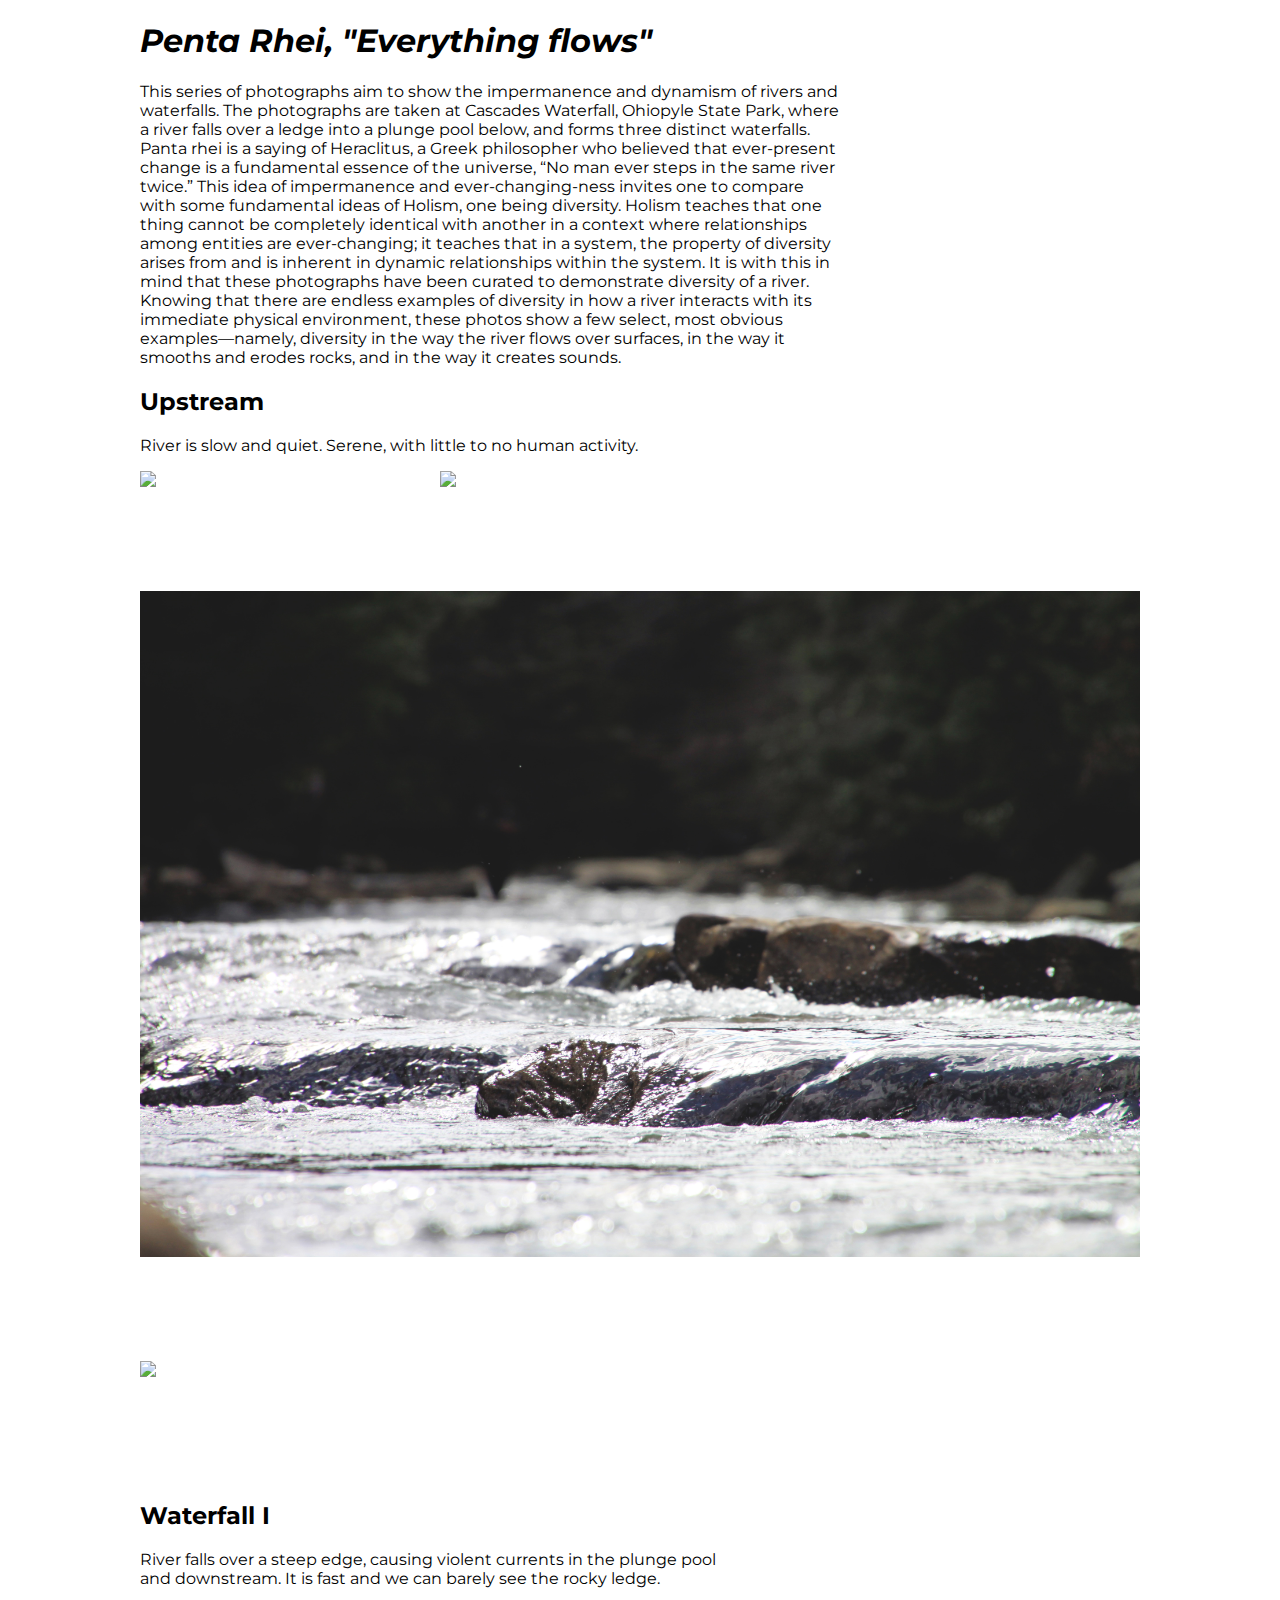
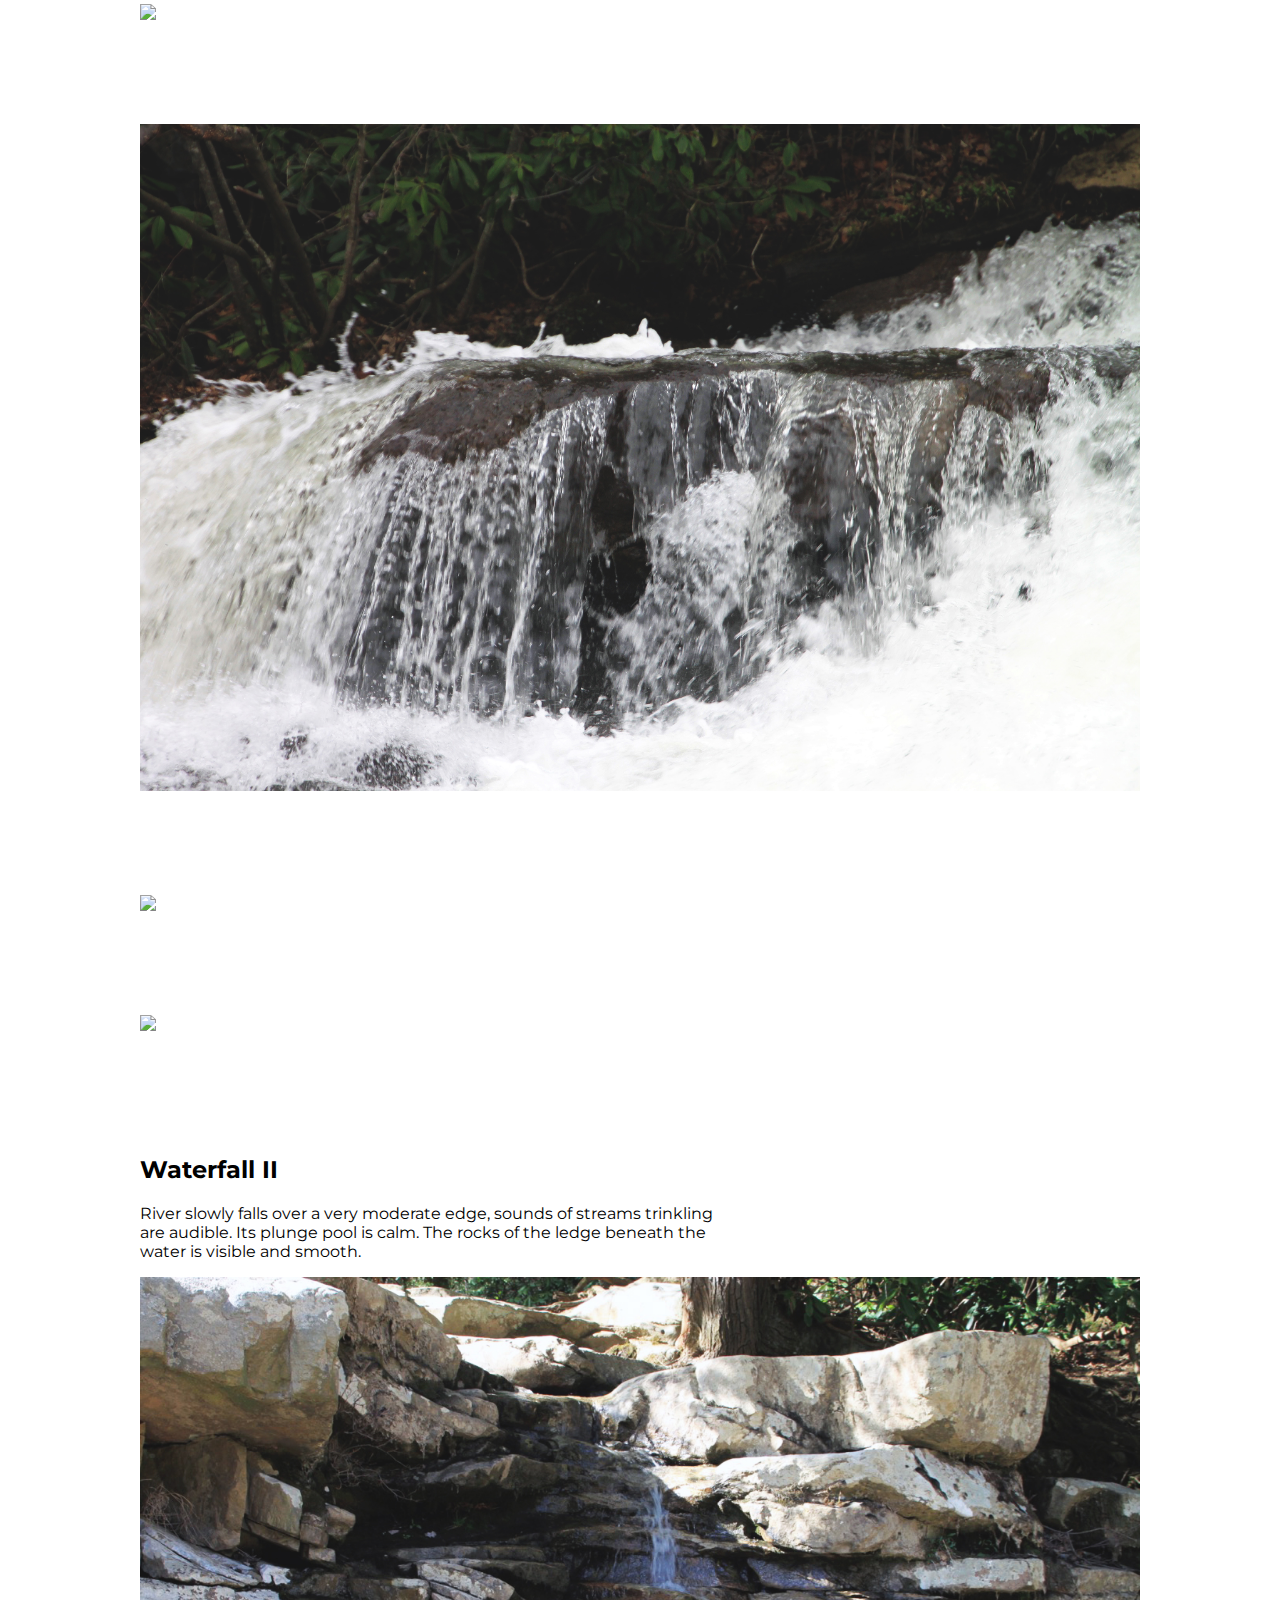
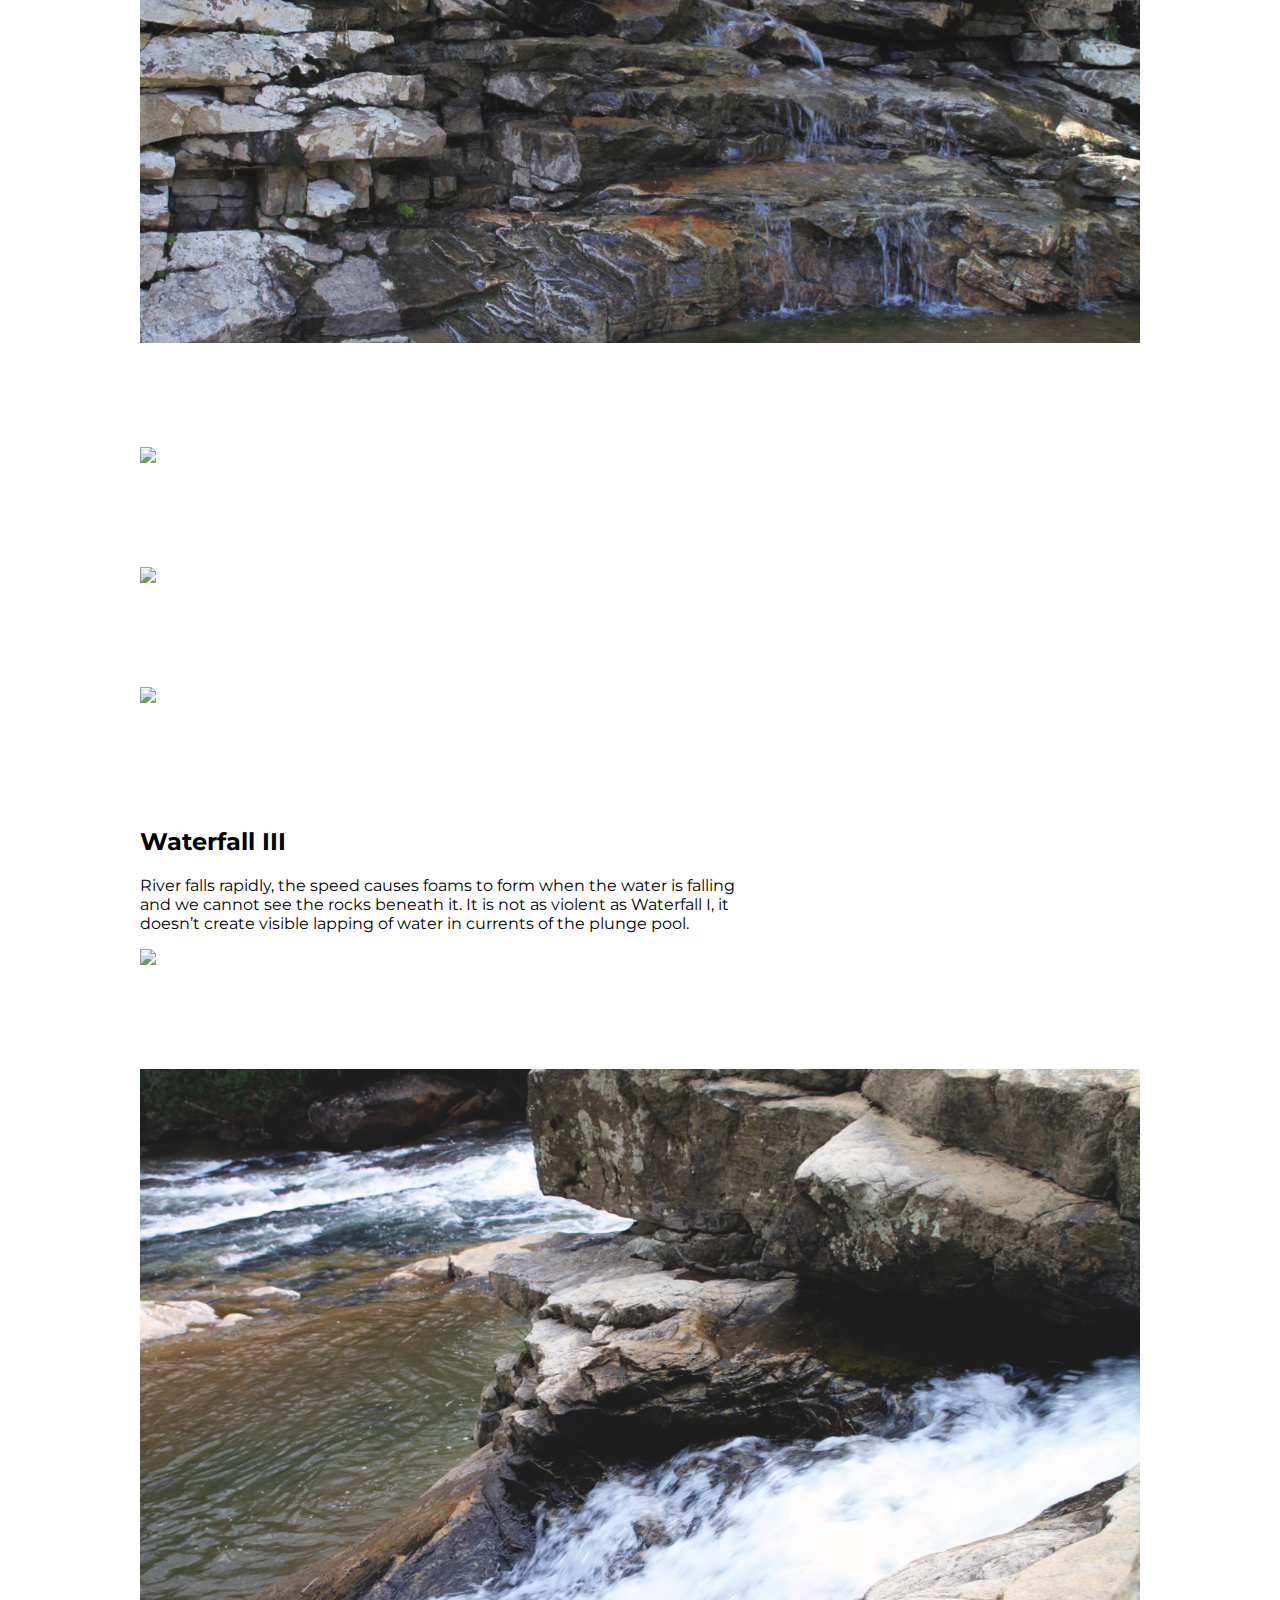
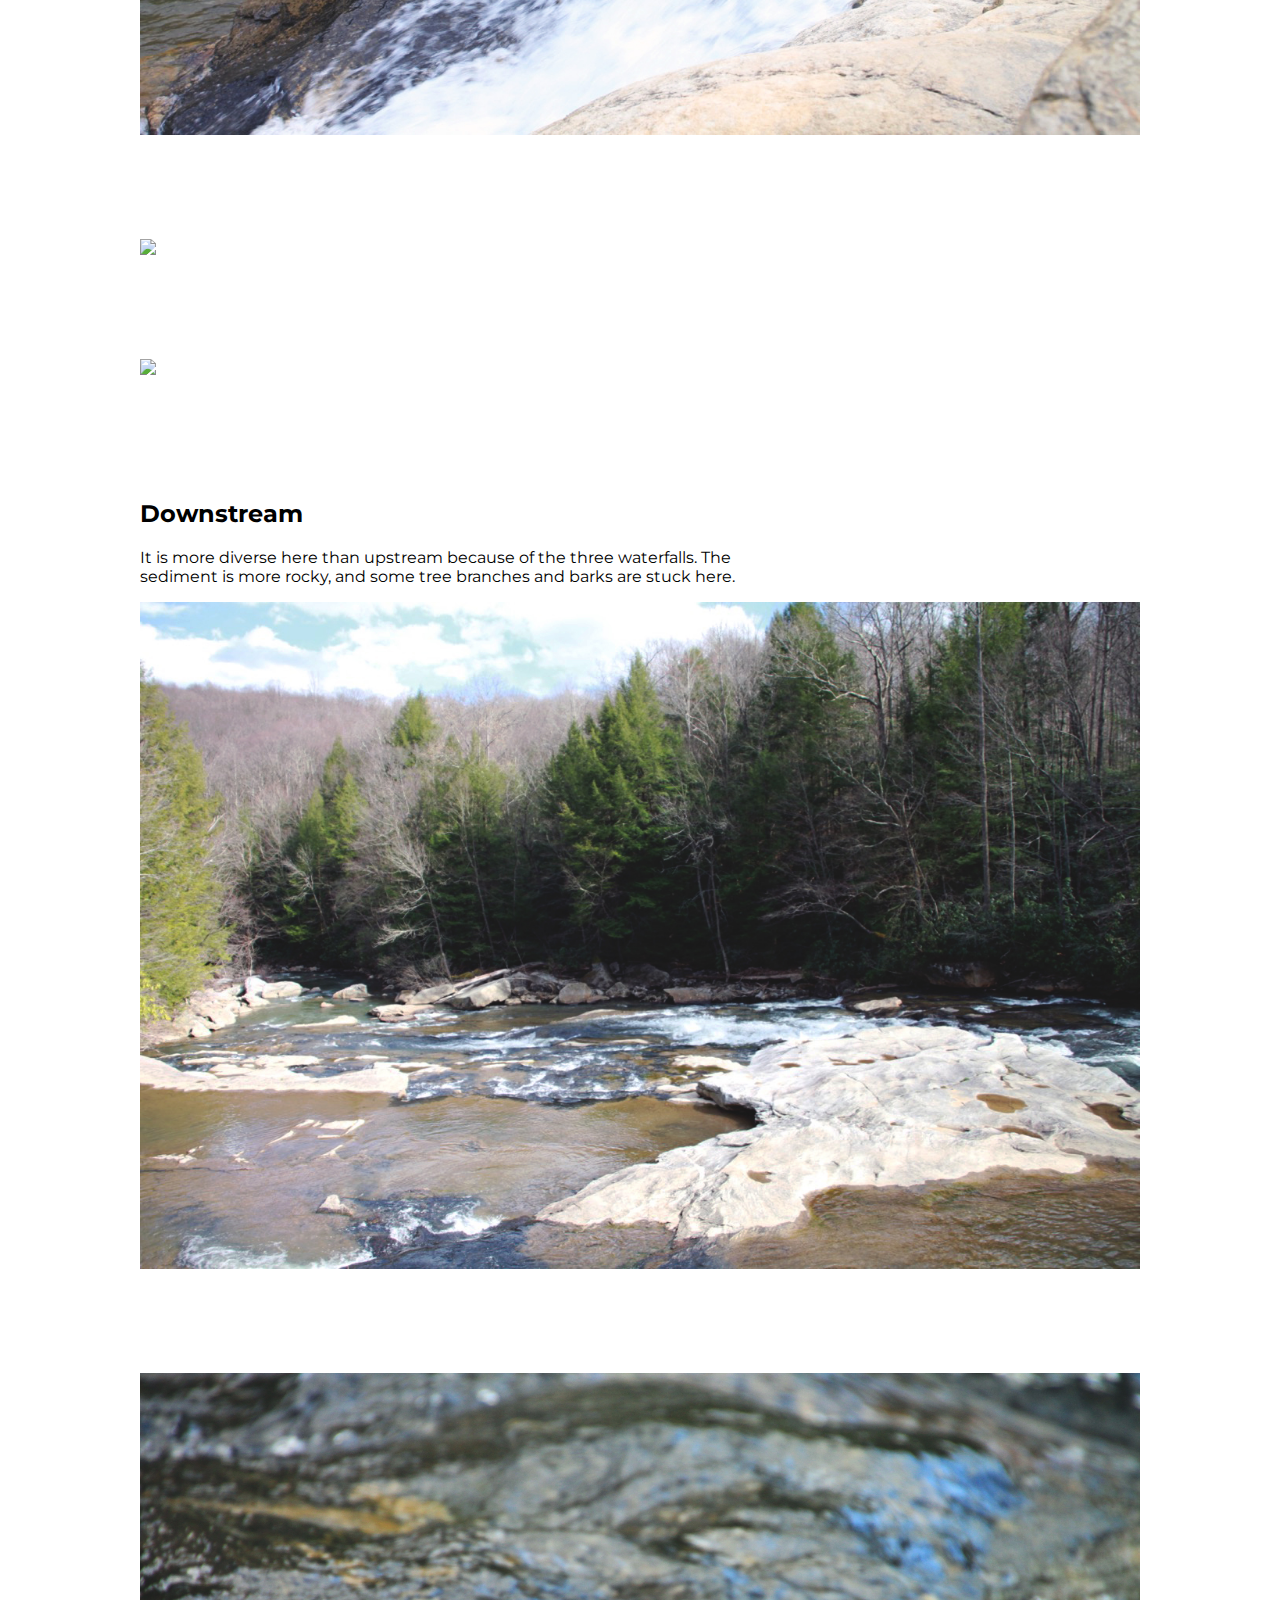
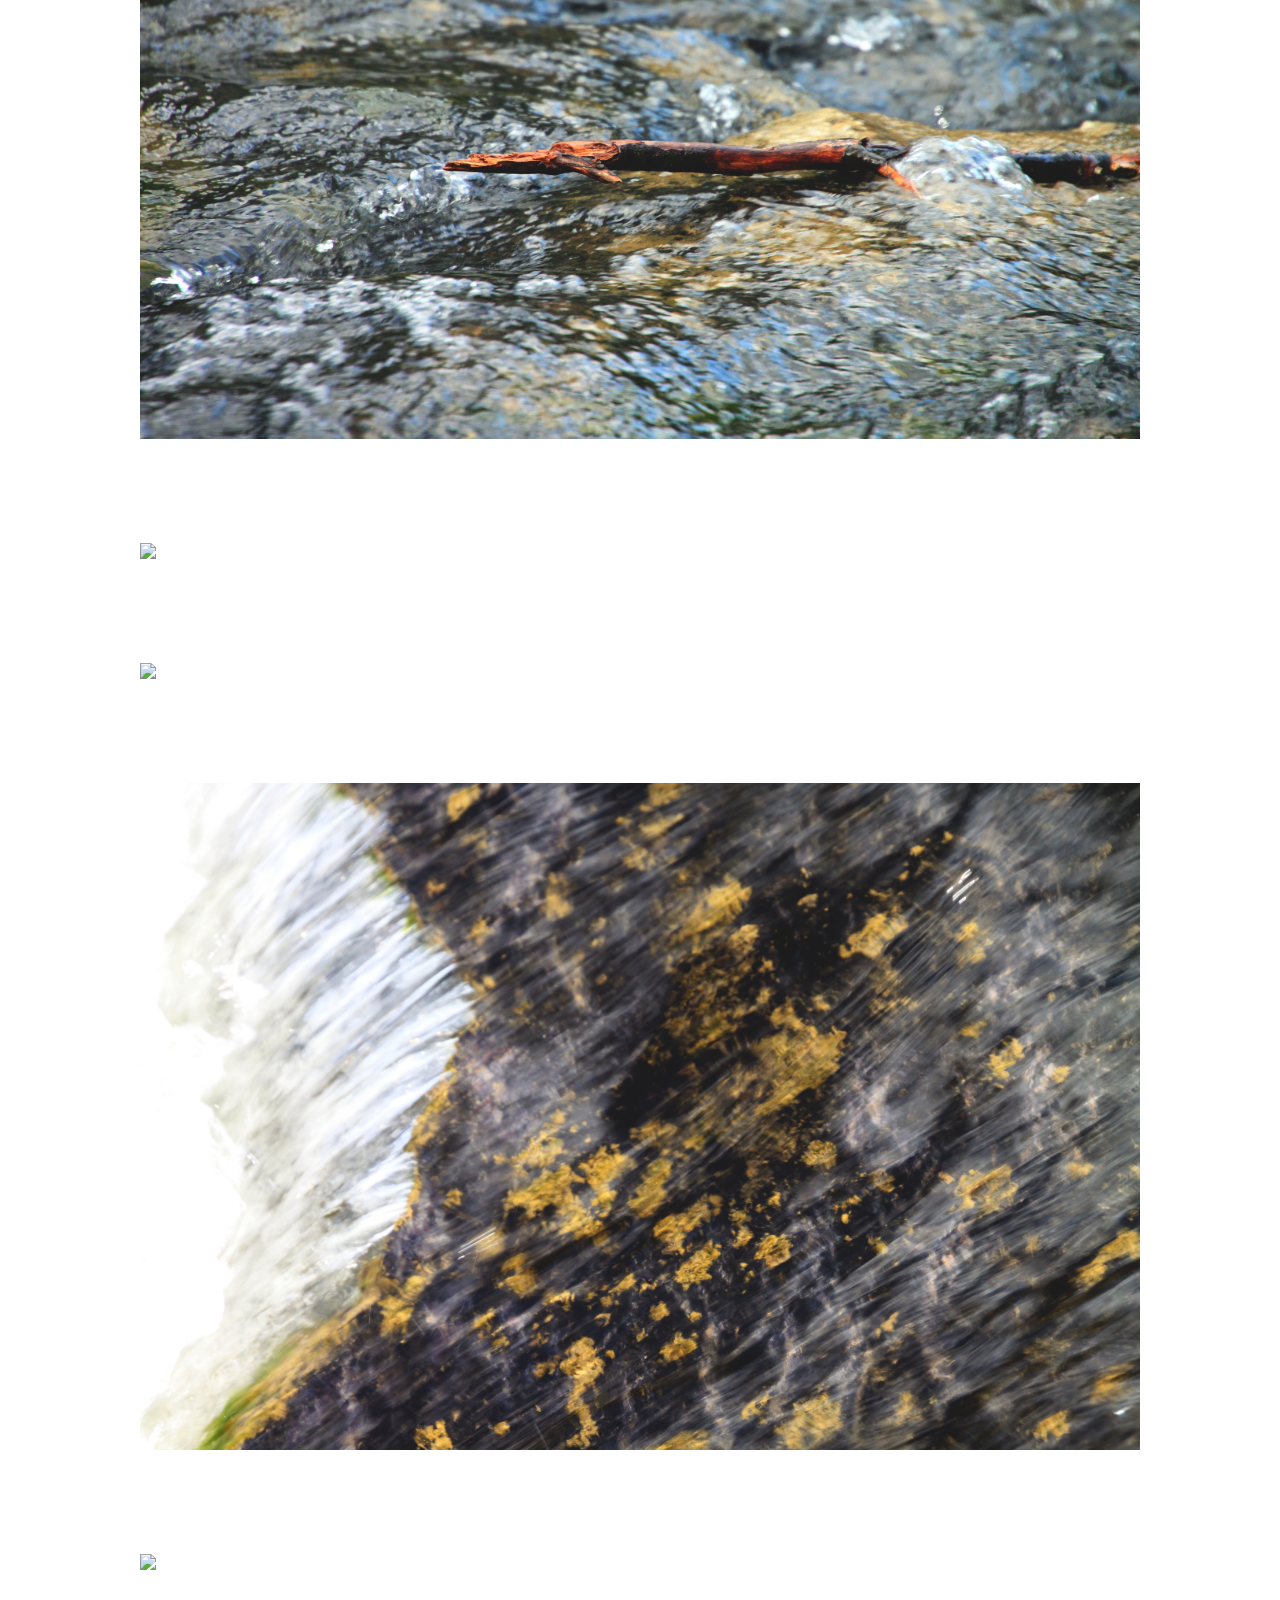
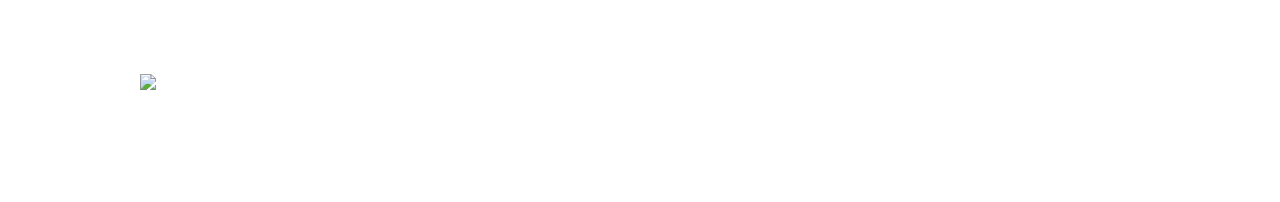
==== index.html @ 8dea111f "initial" ====
<!DOCTYPE html>
<html lang="en">
<head>
    <title>Penta Rhei</title>
    <meta charset="utf-8">
    <meta http-equiv="X-UA-Compatible" content="IE=edge">
    <meta name="viewport" content="width=device-width, initial-scale=1">
    <meta name="description" content="River and impermanence">
    <meta name="author" content="Chelsea Kwong">

    <link href="style.css" rel="stylesheet">
    <link href="http://fonts.googleapis.com/css?family=Montserrat:400,700" rel="stylesheet" type="text/css">
    
    <script src="https://ajax.googleapis.com/ajax/libs/jquery/1.11.0/jquery.min.js"></script>
    <script src="https://cdnjs.cloudflare.com/ajax/libs/jquery.imagesloaded/3.2.0/imagesloaded.pkgd.min.js"></script>
    <script src="js/modernizr.custom.js"></script>
    <script src="js/masonry.pkgd.js"></script>    
</head>

<body>
    <div class="wrapper">
    <div class="intro">
        <h1><i>Penta Rhei, "Everything flows"</i></h1>
        <p>This series of photographs aim to show the impermanence and dynamism of rivers and waterfalls. The photographs are taken at Cascades Waterfall, Ohiopyle State Park, where a river falls over a ledge into a plunge pool below, and forms three distinct waterfalls. 

        Panta rhei is a saying of Heraclitus, a Greek philosopher who believed that ever-present change is a fundamental essence of the universe, “No man ever steps in the same river twice.” This idea of impermanence and ever-changing-ness invites one to compare with some fundamental ideas of Holism, one being diversity. Holism teaches that one thing cannot be completely identical with another in a context where relationships among entities are ever-changing; it teaches that in a system, the property of diversity arises from and is inherent in dynamic relationships within the system. 

        It is with this in mind that these photographs have been curated to demonstrate diversity of a river. Knowing that there are endless examples of diversity in how a river interacts with its immediate physical environment, these photos show a few select, most obvious examples—namely, diversity in the way the river flows over surfaces, in the way it smooths and erodes rocks, and in the way it creates sounds.</p>
        </div>
    
    <div class="text">
        <h2>Upstream</h2>
        <p>River is slow and quiet. Serene, with little to no human activity.</p>
    </div>
    
    <div class="upstream-grid">
        <div class="grid-item">
            <img src="img/upstream/1.jpg" class="width"> 
        </div>
        <div class="grid-item">
            <img src="img/upstream/2.jpg" class="width"> 
        </div>
        <div class="grid-item">
            <img src="img/upstream/3.jpg" class="width"> 
        </div>
        <div class="grid-item">
            <img src="img/upstream/4.jpg" class="width"> 
        </div>
    </div>
    
    <div class="text">
        <h2>Waterfall I</h2>
        <p>River falls over a steep edge, causing violent currents in the plunge pool and downstream. It is fast and we can barely see the rocky ledge.</p>
    </div>
    
    <div class="waterfall1">
        <div class="grid-item">
            <img src="img/waterfall1/1.jpg" class="width"> 
        </div>
        <div class="grid-item">
            <img src="img/waterfall1/2.jpg" class="width"> 
        </div>
        <div class="grid-item">
            <img src="img/waterfall1/3.jpg" class="width"> 
        </div>
        <div class="grid-item">
            <img src="img/waterfall1/4.jpg" class="width"> 
        </div>
    </div>
        
    <div class="text">
        <h2>Waterfall II</h2>
        <p>River slowly falls over a very moderate edge, sounds of 
streams trinkling are audible. Its plunge pool is calm. The rocks of the ledge beneath the water is visible and smooth.</p>
    </div>
    
    <div class="waterfall1">
        <div class="grid-item">
            <img src="img/waterfall2/1.jpg" class="width"> 
        </div>
        <div class="grid-item">
            <img src="img/waterfall2/2.jpg" class="width"> 
        </div>
        <div class="grid-item">
            <img src="img/waterfall2/3.jpg" class="width"> 
        </div>
        <div class="grid-item">
            <img src="img/waterfall2/4.jpg" class="width"> 
        </div>
    </div>
        
    <div class="text">
        <h2>Waterfall III</h2>
        <p>River falls rapidly, the speed causes foams to form when the water is falling and 
we cannot see the rocks beneath it. It is not as violent as Waterfall I, it doesn’t create visible lapping of water in currents of the plunge pool.</p>
    </div>
    
    <div class="waterfall3">
        <div class="grid-item">
            <img src="img/waterfall3/1.jpg" class="width"> 
        </div>
        <div class="grid-item">
            <img src="img/waterfall3/2.jpg" class="width"> 
        </div>
        <div class="grid-item">
            <img src="img/waterfall3/3.jpg" class="width"> 
        </div>
        <div class="grid-item">
            <img src="img/waterfall3/4.jpg" class="width"> 
        </div>
    </div>
    
    <div class="text">
        <h2>Downstream</h2>
        <p>It is more diverse here than upstream because of the three waterfalls. The sediment is more rocky, and some tree branches and barks are stuck here.</p>
    </div>
    
    <div class="downstream">
        <div class="grid-item">
            <img src="img/downstream/1.jpg" class="width"> 
        </div>
        <div class="grid-item">
            <img src="img/downstream/2.jpg" class="width"> 
        </div>
        <div class="grid-item">
            <img src="img/downstream/3.jpg" class="width"> 
        </div>
        <div class="grid-item">
            <img src="img/downstream/4.jpg" class="width"> 
        </div>
        <div class="grid-item">
            <img src="img/downstream/5.jpg" class="width"> 
        </div>
        <div class="grid-item">
            <img src="img/downstream/6.jpg" class="width"> 
        </div>
        <div class="grid-item">
            <img src="img/last.jpg" class="width"> 
        </div>
    </div>
        
    </div>
</body>
    
<script src="js/custom.js"></script>
---- style.css ----
@import url('http://fonts.googleapis.com/css?family=Montserrat');

.wrapper{
    width:1000px;
    margin: 0 auto;
    
}

.width{
    width:1000px
}

.intro{
    width:700px;
    font-family: 'Montserrat';

}

.grid-item{
    padding-bottom: 100px;
}

.text{
    width:600px;
    font-family: 'Montserrat';
}
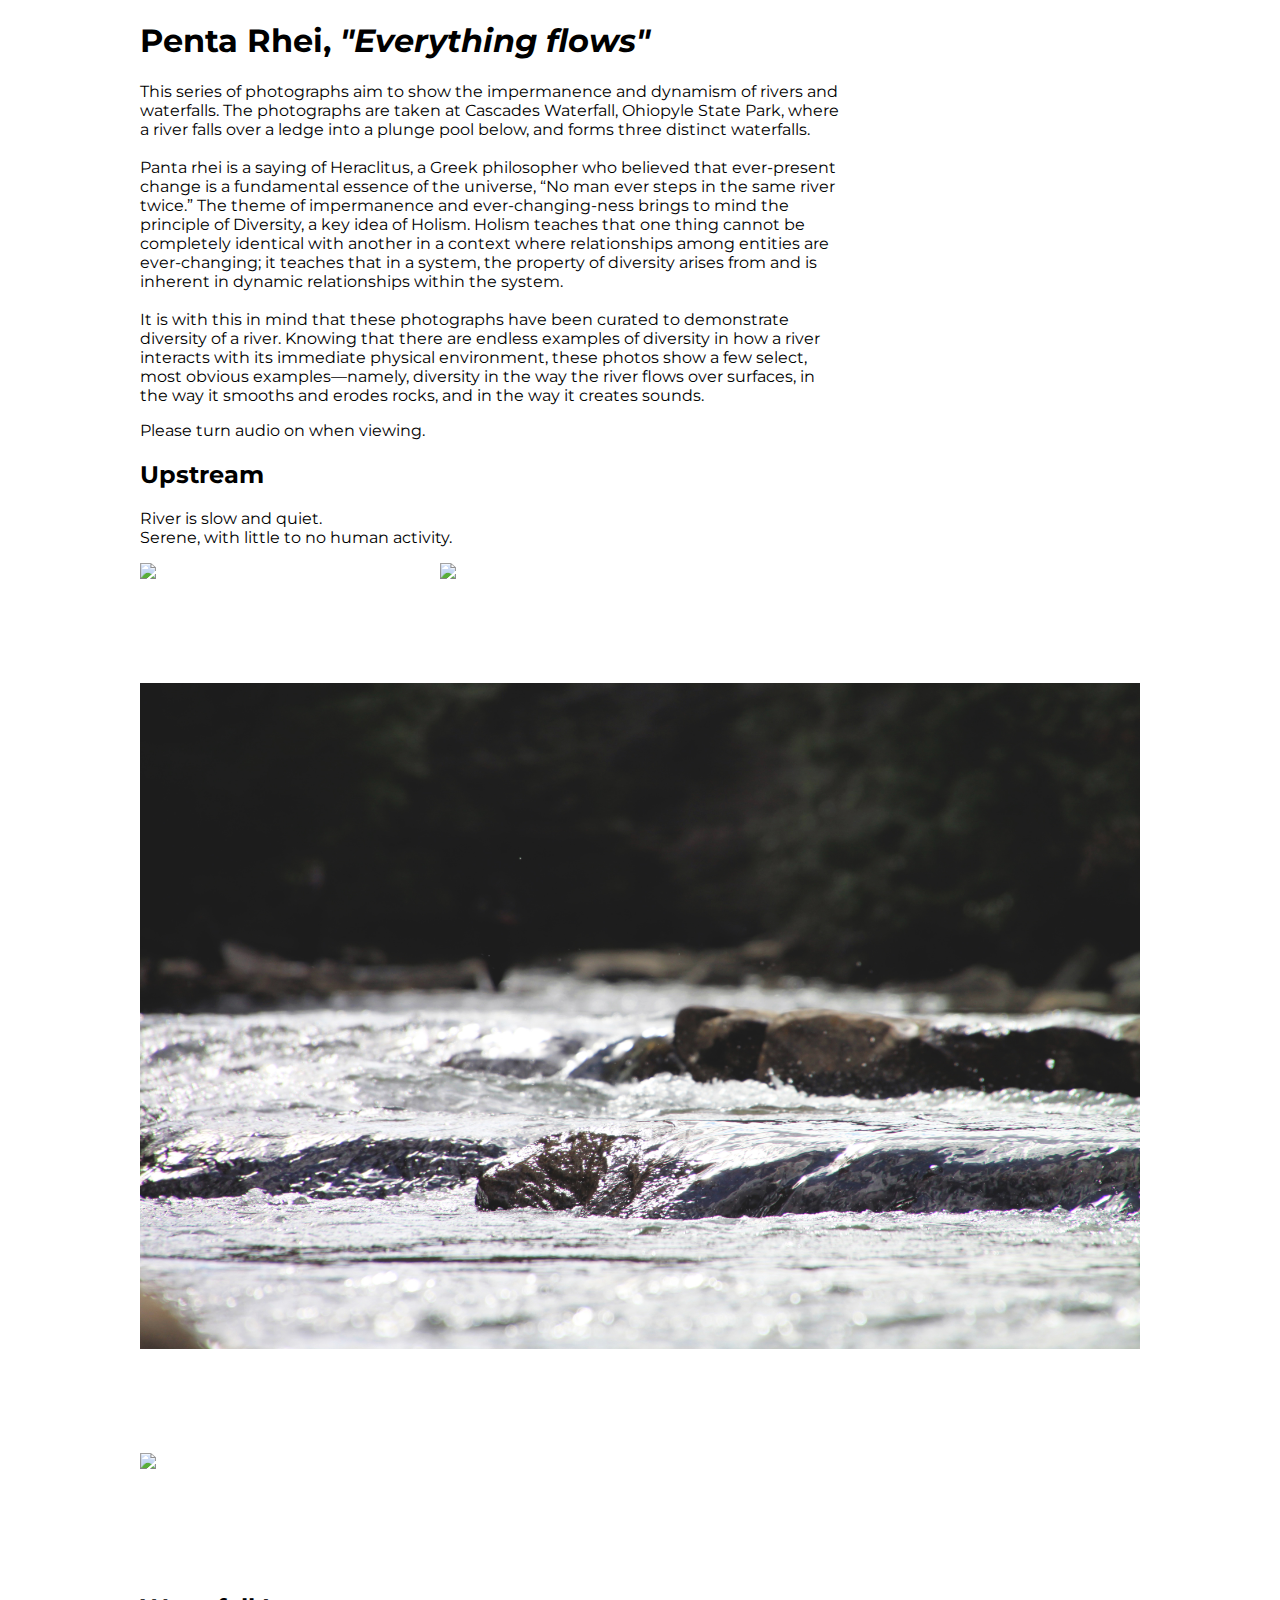
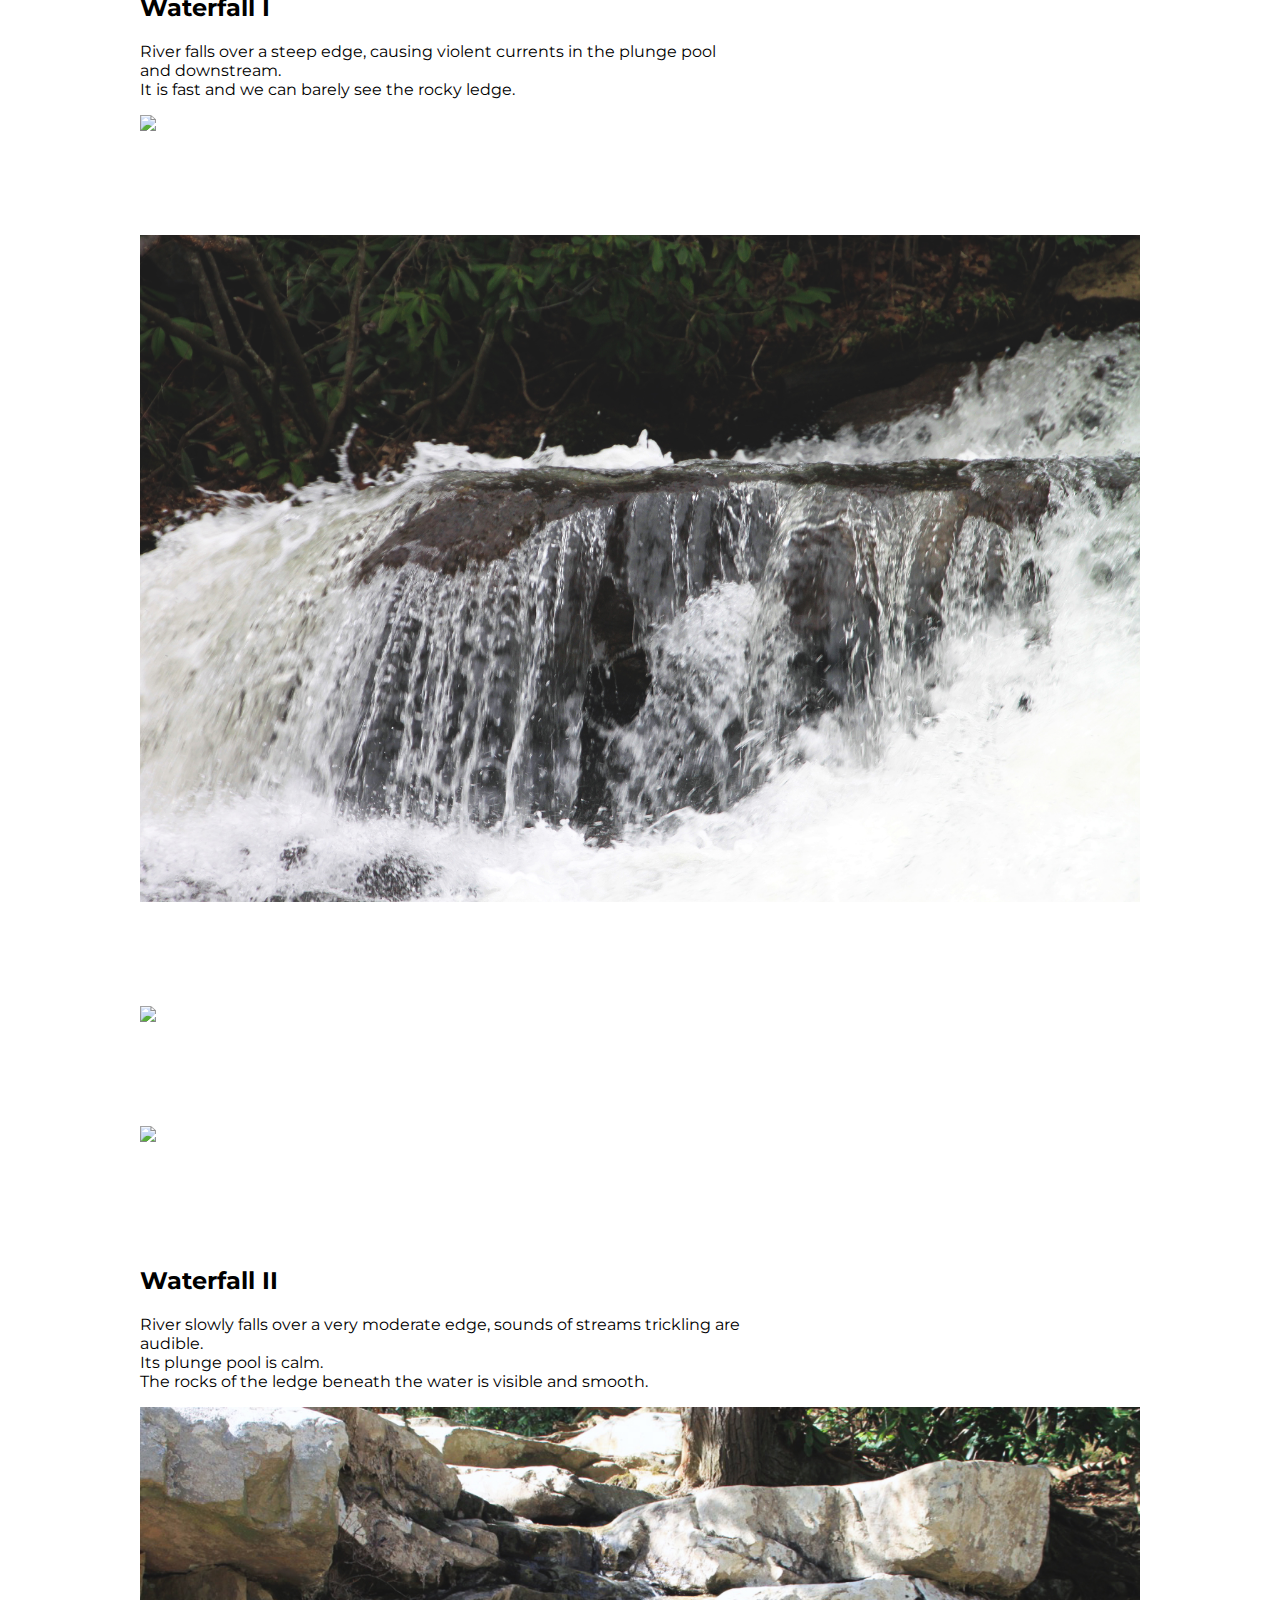
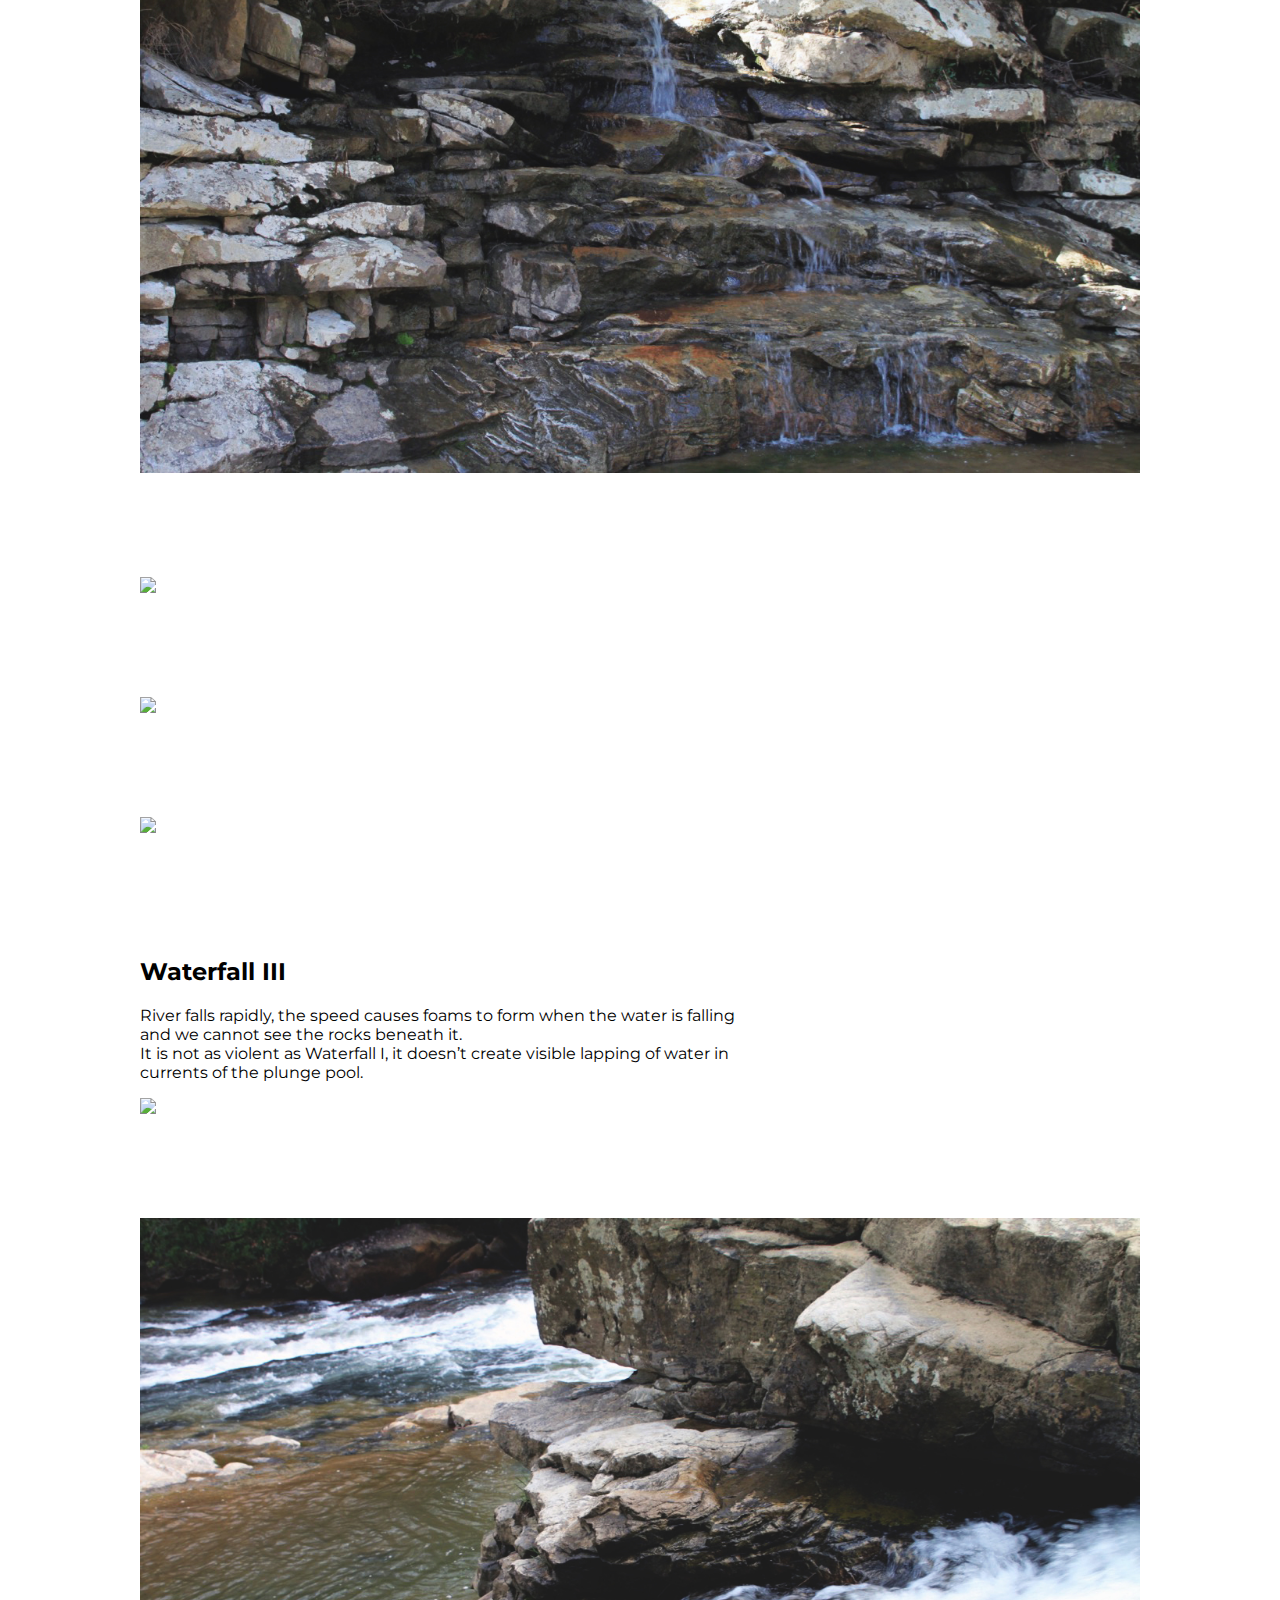
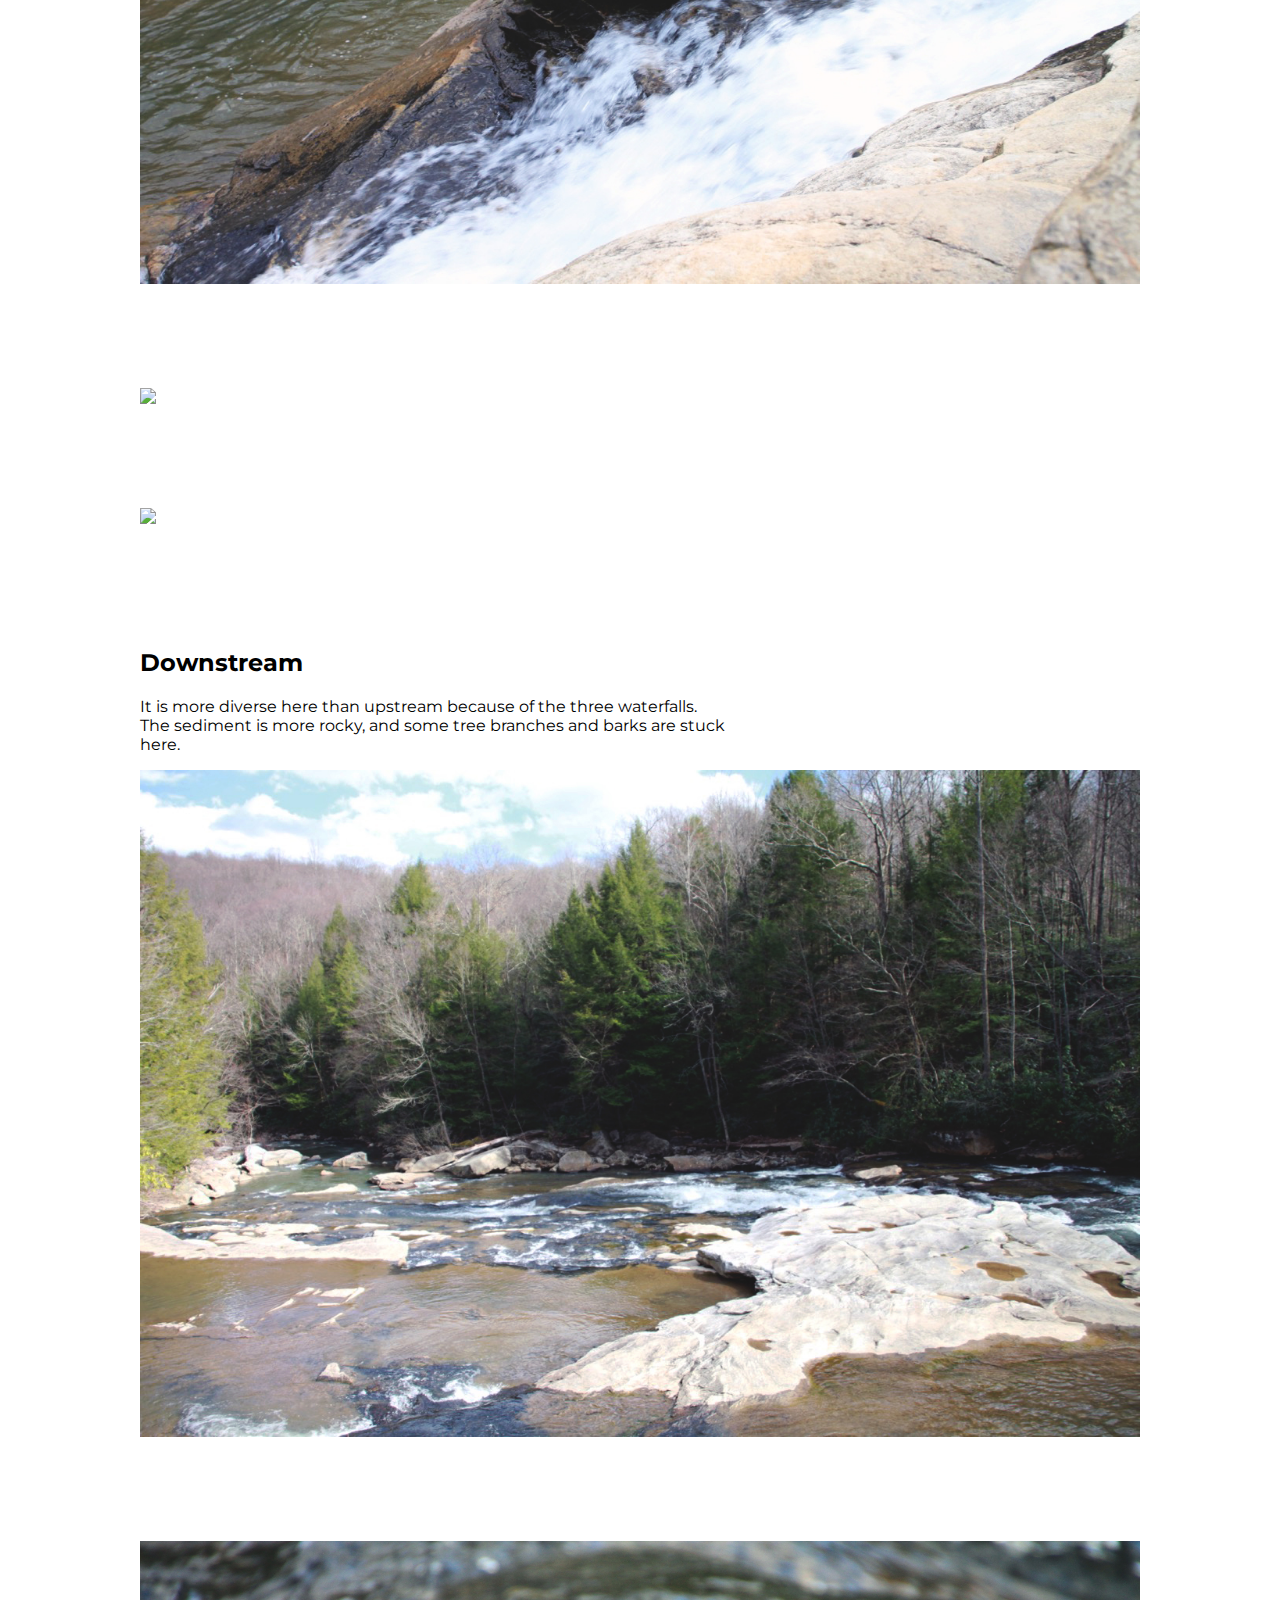
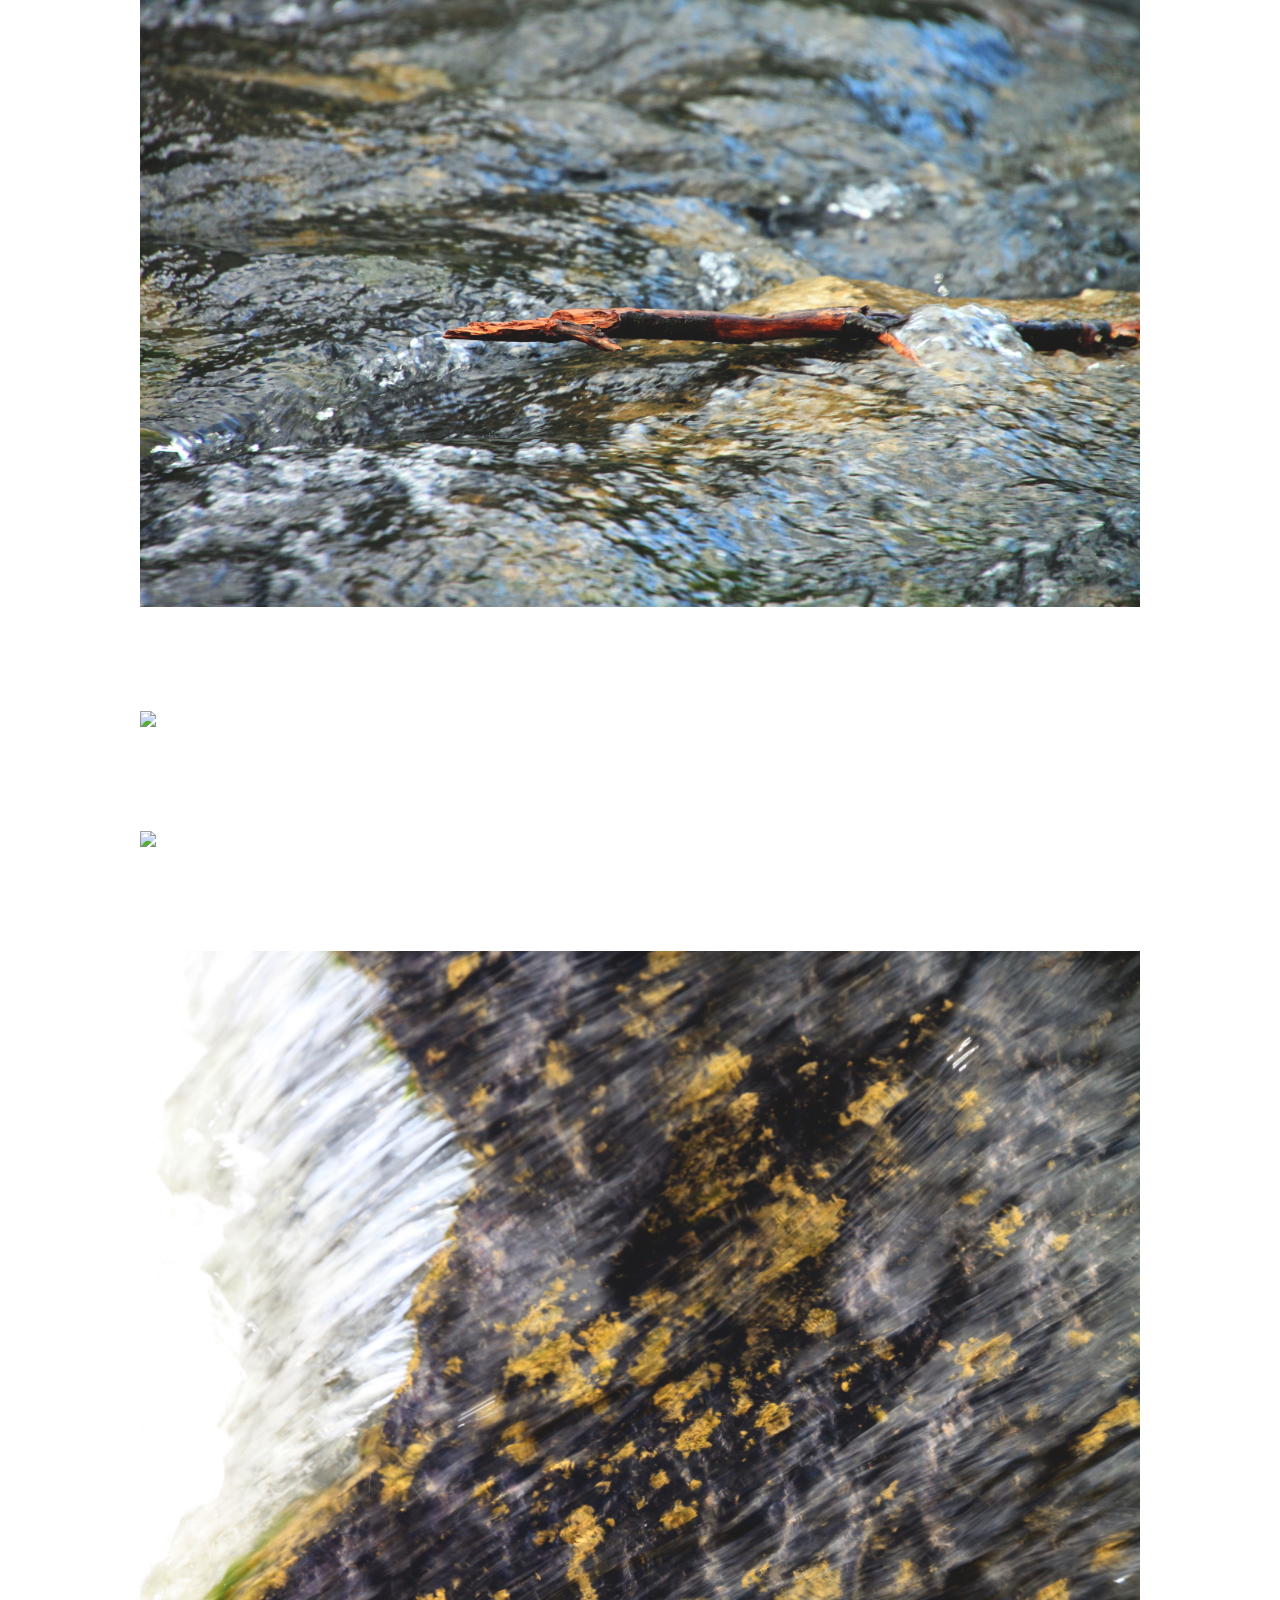
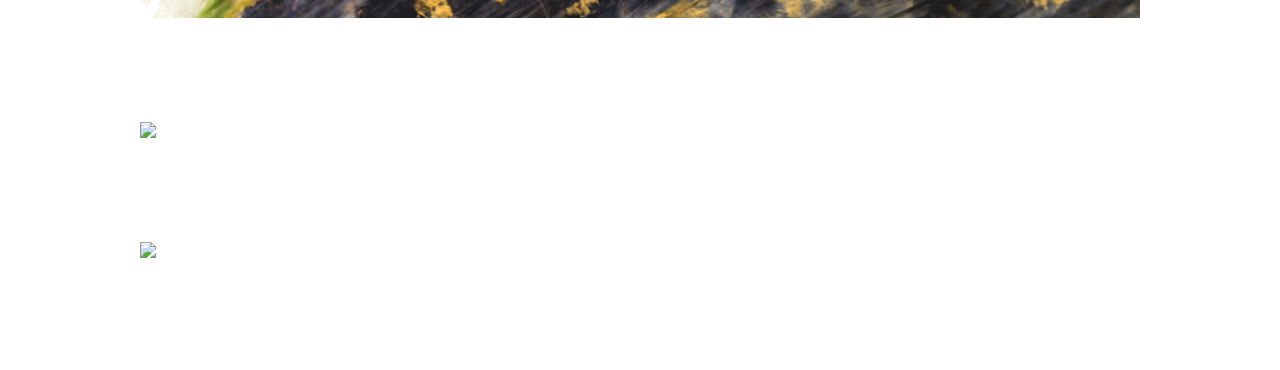
==== commit 6f490e72: "new scrolling" ====
--- a/index.html
+++ b/index.html
@@ -18,19 +18,31 @@
 </head>
 
 <body>
+<!--   import all sounds -->
+    <audio src="music/downstream.mp3" id="downstreamsound"></audio>
+    <audio src="music/intro_end.mp3" id="intro_end"></audio>
+    <audio src="music/large_river.mp3" id="large_riversound"></audio>
+    <audio src="music/med_river.mp3" id="med_riversound"></audio>
+    <audio src="music/upstream.mp3" id="upstreamsound"></audio>
+    <audio src="music/weak_river.mp3" id="weak_riversound"></audio>
+    
     <div class="wrapper">
     <div class="intro">
-        <h1><i>Penta Rhei, "Everything flows"</i></h1>
+        <h1>Penta Rhei, <i>"Everything flows"</i></h1>
+
         <p>This series of photographs aim to show the impermanence and dynamism of rivers and waterfalls. The photographs are taken at Cascades Waterfall, Ohiopyle State Park, where a river falls over a ledge into a plunge pool below, and forms three distinct waterfalls. 
-
-        Panta rhei is a saying of Heraclitus, a Greek philosopher who believed that ever-present change is a fundamental essence of the universe, “No man ever steps in the same river twice.” This idea of impermanence and ever-changing-ness invites one to compare with some fundamental ideas of Holism, one being diversity. Holism teaches that one thing cannot be completely identical with another in a context where relationships among entities are ever-changing; it teaches that in a system, the property of diversity arises from and is inherent in dynamic relationships within the system. 
-
+            <br><br>
+        Panta rhei is a saying of Heraclitus, a Greek philosopher who believed that ever-present change is a fundamental essence of the universe, “No man ever steps in the same river twice.” The theme of impermanence and ever-changing-ness brings to mind the principle of Diversity, a key idea of Holism. Holism teaches that one thing cannot be completely identical with another in a context where relationships among entities are ever-changing; it teaches that in a system, the property of diversity arises from and is inherent in dynamic relationships within the system. 
+<br><br>
         It is with this in mind that these photographs have been curated to demonstrate diversity of a river. Knowing that there are endless examples of diversity in how a river interacts with its immediate physical environment, these photos show a few select, most obvious examples—namely, diversity in the way the river flows over surfaces, in the way it smooths and erodes rocks, and in the way it creates sounds.</p>
+        
+        <p>Please turn audio on when viewing.</p>
         </div>
     
+    <div id="upstreamtxt">
     <div class="text">
         <h2>Upstream</h2>
-        <p>River is slow and quiet. Serene, with little to no human activity.</p>
+        <p>River is slow and quiet. <br>Serene, with little to no human activity.</p>
     </div>
     
     <div class="upstream-grid">
@@ -47,10 +59,12 @@
             <img src="img/upstream/4.jpg" class="width"> 
         </div>
     </div>
+    </div>
     
+    <div id="waterfall1txt">
     <div class="text">
         <h2>Waterfall I</h2>
-        <p>River falls over a steep edge, causing violent currents in the plunge pool and downstream. It is fast and we can barely see the rocky ledge.</p>
+        <p>River falls over a steep edge, causing violent currents in the plunge pool and downstream. <br>It is fast and we can barely see the rocky ledge.</p>
     </div>
     
     <div class="waterfall1">
@@ -67,11 +81,13 @@
             <img src="img/waterfall1/4.jpg" class="width"> 
         </div>
     </div>
+        </div>
         
+    <div id="waterfall2txt">
     <div class="text">
         <h2>Waterfall II</h2>
         <p>River slowly falls over a very moderate edge, sounds of 
-streams trinkling are audible. Its plunge pool is calm. The rocks of the ledge beneath the water is visible and smooth.</p>
+streams trickling are audible.<br> Its plunge pool is calm.<br> The rocks of the ledge beneath the water is visible and smooth.</p>
     </div>
     
     <div class="waterfall1">
@@ -88,11 +104,13 @@
             <img src="img/waterfall2/4.jpg" class="width"> 
         </div>
     </div>
+        </div>
         
+    <div id="waterfall3txt">
     <div class="text">
         <h2>Waterfall III</h2>
         <p>River falls rapidly, the speed causes foams to form when the water is falling and 
-we cannot see the rocks beneath it. It is not as violent as Waterfall I, it doesn’t create visible lapping of water in currents of the plunge pool.</p>
+we cannot see the rocks beneath it. <br>It is not as violent as Waterfall I, it doesn’t create visible lapping of water in currents of the plunge pool.</p>
     </div>
     
     <div class="waterfall3">
@@ -109,10 +127,12 @@
             <img src="img/waterfall3/4.jpg" class="width"> 
         </div>
     </div>
+        </div>
     
+        <div id="downstreamtxt">
     <div class="text">
         <h2>Downstream</h2>
-        <p>It is more diverse here than upstream because of the three waterfalls. The sediment is more rocky, and some tree branches and barks are stuck here.</p>
+        <p>It is more diverse here than upstream because of the three waterfalls. <br>The sediment is more rocky, and some tree branches and barks are stuck here.</p>
     </div>
     
     <div class="downstream">
@@ -131,13 +151,14 @@
         <div class="grid-item">
             <img src="img/downstream/5.jpg" class="width"> 
         </div>
-        <div class="grid-item">
+        <div class="grid-item" id="secondLast">
             <img src="img/downstream/6.jpg" class="width"> 
         </div>
         <div class="grid-item">
             <img src="img/last.jpg" class="width"> 
         </div>
     </div>
+            </div>
         
     </div>
 </body>
